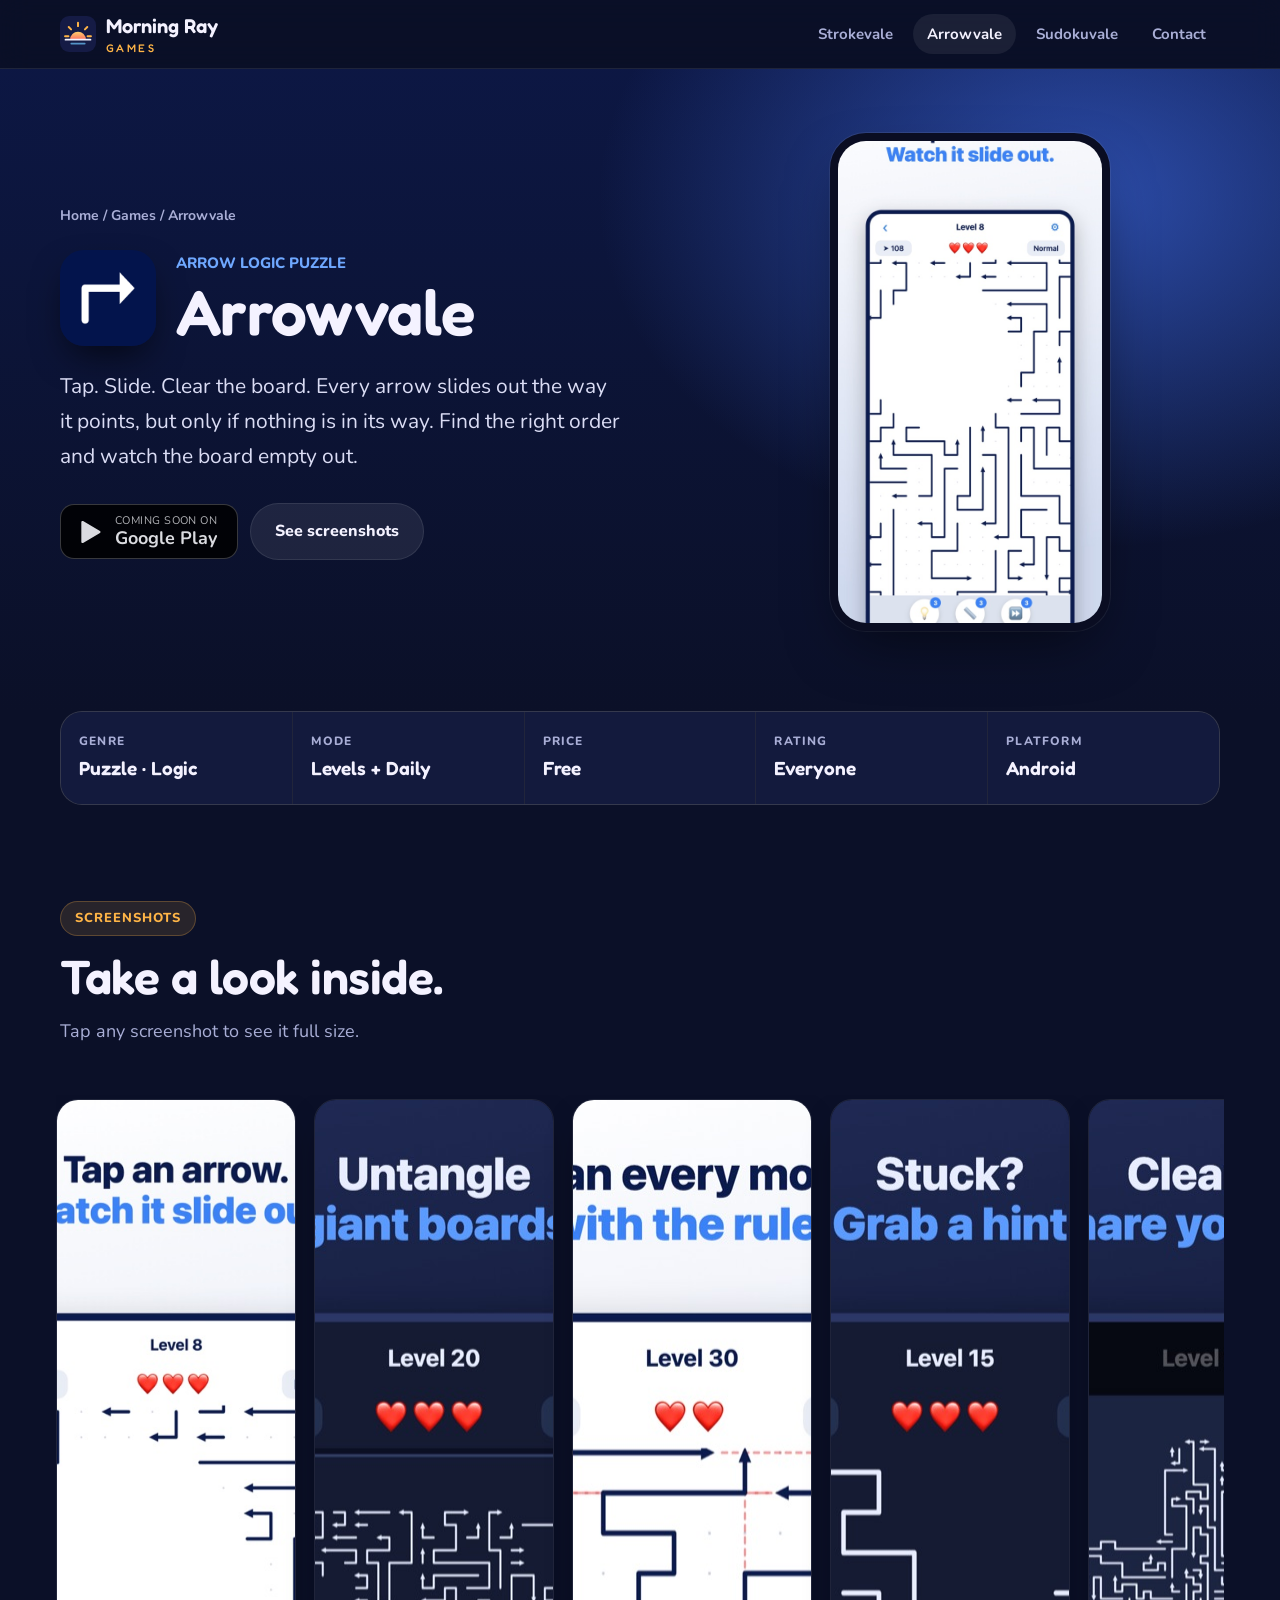
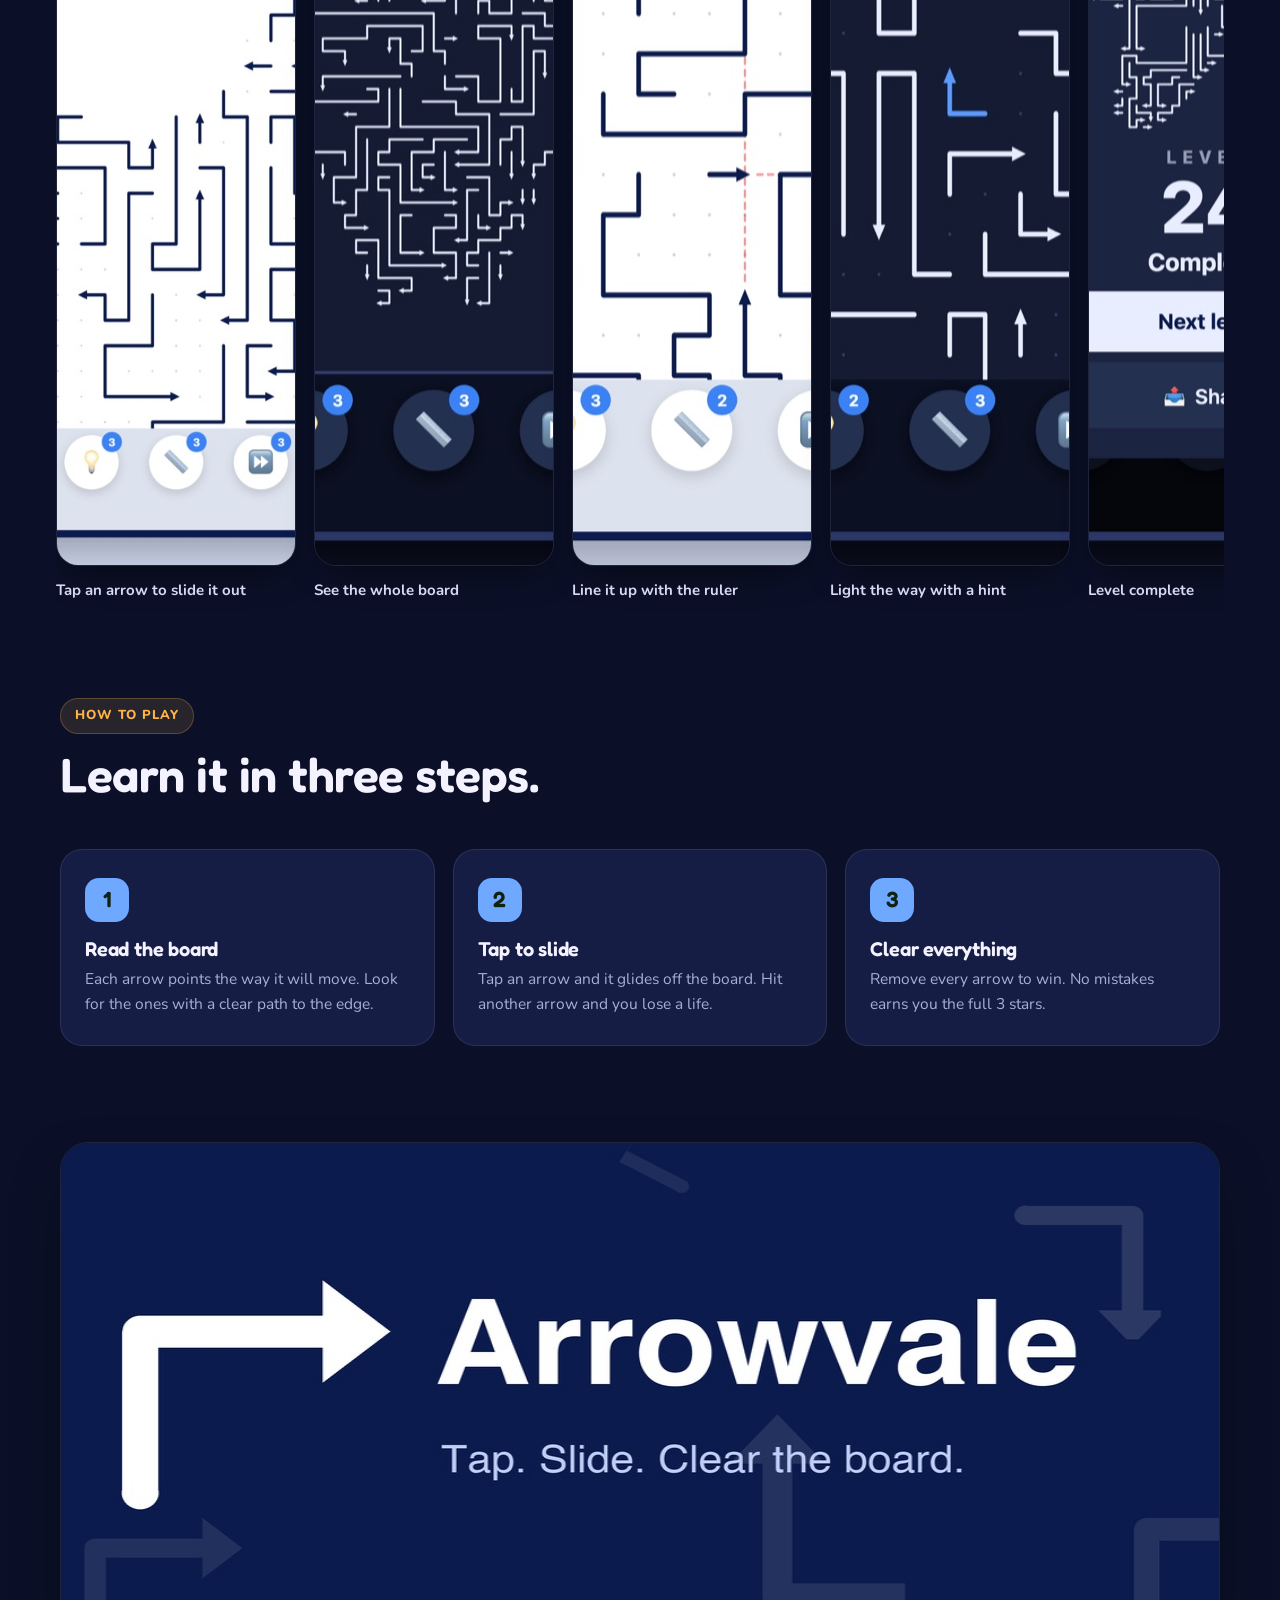
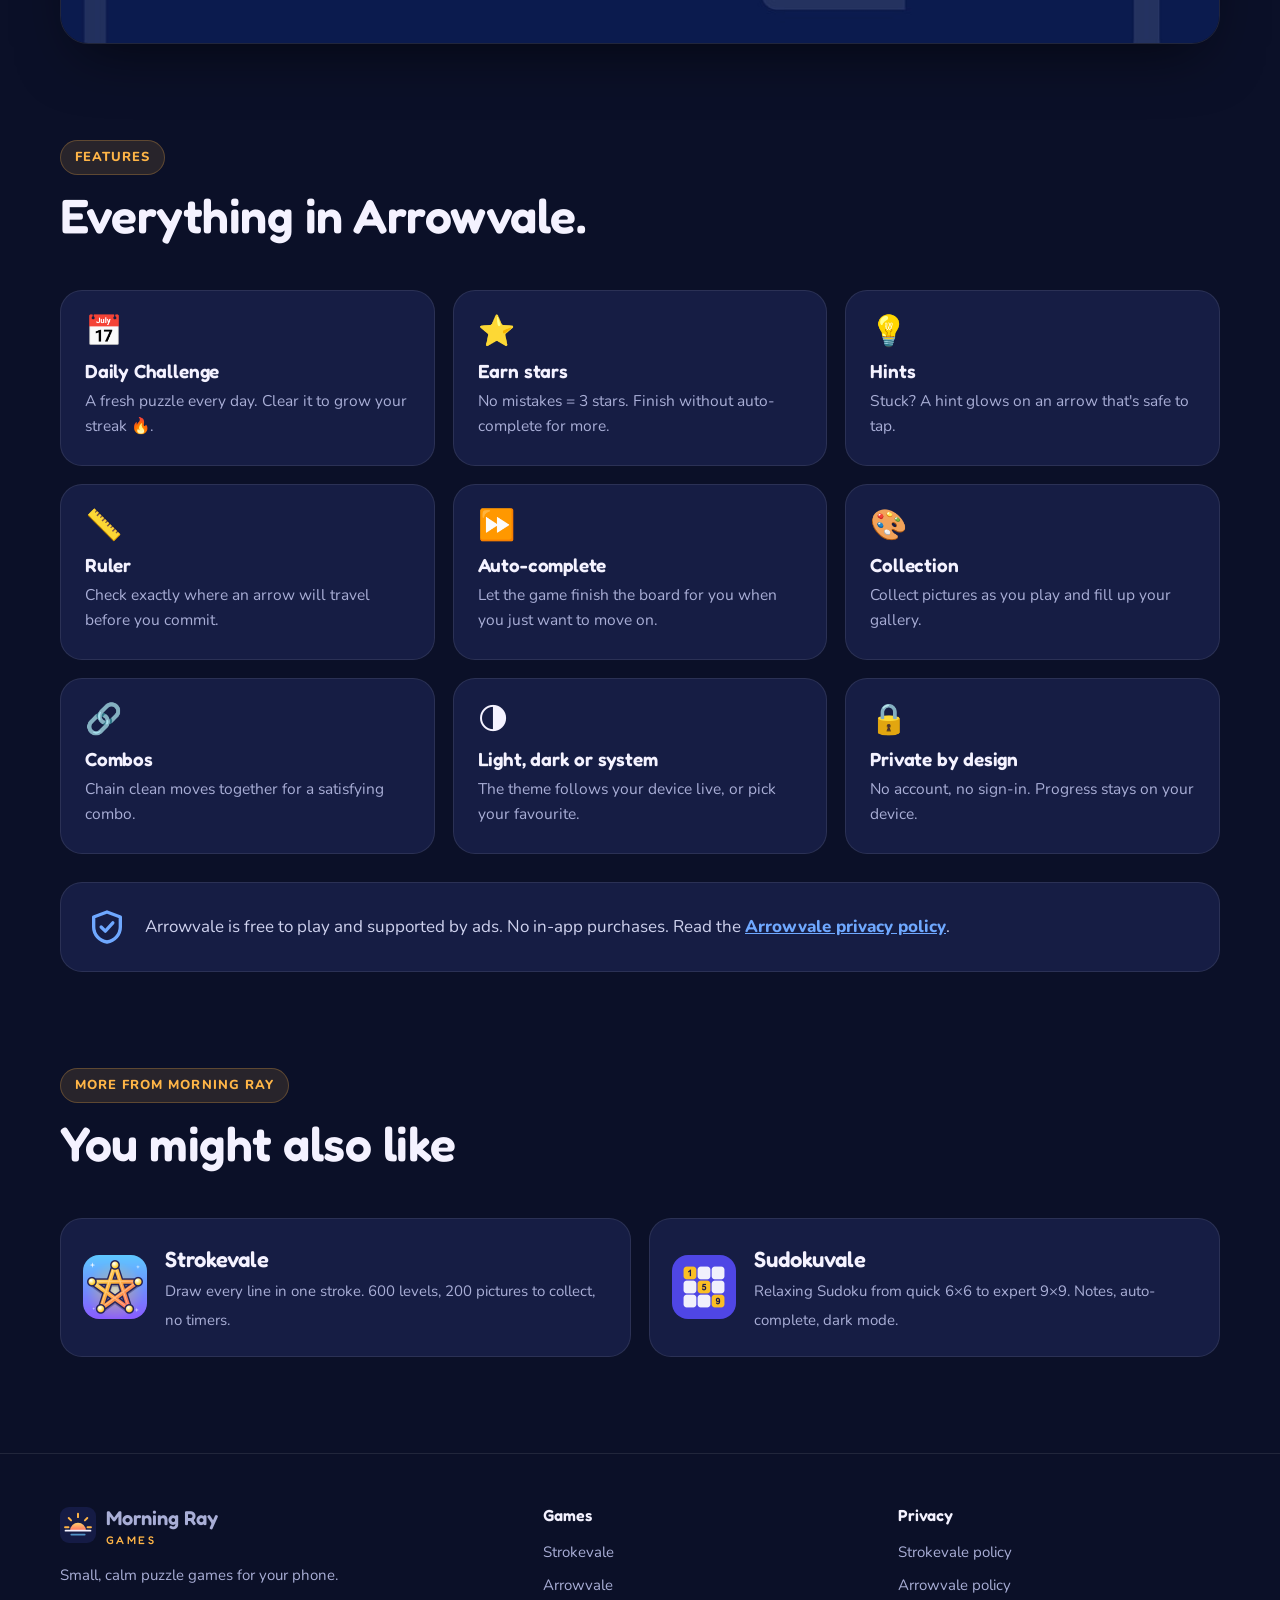
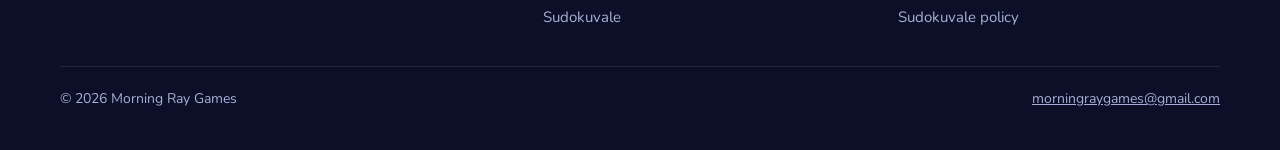
==== arrowvale/index.html @ 7ce9b6f9 "Redesign studio website with game pages and screenshots New home page with games showcase, studio an" ====
<!doctype html>
<html lang="en">
<head>
  <meta charset="utf-8">
  <meta name="viewport" content="width=device-width, initial-scale=1">
  <title>Arrowvale — Morning Ray Games</title>
  <meta name="description" content="Tap, slide and clear the board. A relaxing arrow puzzle with a daily challenge.">
  <meta property="og:title" content="Arrowvale">
  <meta property="og:description" content="Tap, slide and clear the board. A relaxing arrow puzzle with a daily challenge.">
  <meta property="og:image" content="https://morningraygames.github.io/assets/img/arrowvale-feature.jpg">
  <meta name="theme-color" content="#0b1028">
  <link rel="icon" href="../assets/img/arrowvale-icon.png" type="image/png">
  <link rel="preconnect" href="https://fonts.googleapis.com">
  <link rel="preconnect" href="https://fonts.gstatic.com" crossorigin>
  <link href="https://fonts.googleapis.com/css2?family=Fredoka:wght@500;600&family=Nunito:wght@400;700;800&display=swap" rel="stylesheet">
  <link rel="stylesheet" href="../assets/style.css">
</head>
<body class="arrow">

<header class="nav">
  <div class="wrap">
    <a class="brand" href="../" aria-label="Morning Ray Games home">
      <img src="../assets/logo.svg" alt="" width="36" height="36">
      <span>Morning Ray<small>GAMES</small></span>
    </a>
    <button class="nav-toggle" aria-label="Menu" aria-expanded="false">
      <svg viewBox="0 0 24 24" fill="none" stroke="currentColor" stroke-width="2.2" stroke-linecap="round"><path d="M4 7h16M4 12h16M4 17h16"/></svg>
    </button>
    <nav class="nav-links">
      <a href="../strokevale/">Strokevale</a>
      <a href="../arrowvale/" aria-current="page">Arrowvale</a>
      <a href="../sudokuvale/">Sudokuvale</a>
      <a href="../#contact">Contact</a>
    </nav>
  </div>
</header>

<main>
  <section class="g-hero">
    <div class="wrap g-hero-grid">
      <div>
        <div class="crumbs"><a href="../">Home</a> / <a href="../#games">Games</a> / Arrowvale</div>
        <div class="g-id">
          <img src="../assets/img/arrowvale-icon.png" alt="Arrowvale icon" width="96" height="96">
          <div><span class="sub">ARROW LOGIC PUZZLE</span><h1>Arrowvale</h1></div>
        </div>
        <p class="lead">Tap. Slide. Clear the board. Every arrow slides out the way it points, but only if nothing is in its way. Find the right order and watch the board empty out.</p>
        <div class="g-cta">
          <!-- When the game is live, change this to: <a class="store-btn" href="https://play.google.com/store/apps/details?id=com.morningray.arrowvale"> and the text to "GET IT ON" -->
          <span class="store-btn soon" data-play="com.morningray.arrowvale">
            <svg viewBox="0 0 24 24" fill="currentColor"><path d="M4 2.8v18.4c0 .8.9 1.3 1.6.9l15.6-9.2c.7-.4.7-1.4 0-1.8L5.6 1.9C4.9 1.5 4 2 4 2.8z"/></svg>
            <span><small>COMING SOON ON</small><b>Google Play</b></span>
          </span>
          <a class="btn btn-ghost" href="#screens">See screenshots</a>
        </div>
      </div>
      <div class="phone"><img src="../assets/img/arrowvale-1.jpg" alt="Arrowvale gameplay"></div>
    </div>
  </section>

  <div class="wrap"><div class="facts reveal"><div class="fact"><span>Genre</span><b>Puzzle · Logic</b></div><div class="fact"><span>Mode</span><b>Levels + Daily</b></div><div class="fact"><span>Price</span><b>Free</b></div><div class="fact"><span>Rating</span><b>Everyone</b></div><div class="fact"><span>Platform</span><b>Android</b></div></div></div>

  <section id="screens" style="padding-bottom: 48px;">
    <div class="wrap">
      <div class="section-head reveal">
        <span class="eyebrow">Screenshots</span>
        <h2>Take a look inside.</h2>
        <p>Tap any screenshot to see it full size.</p>
      </div>
      <div class="gallery reveal">
          <figure><button type="button" aria-label="Enlarge: Tap an arrow to slide it out"><img src="../assets/img/arrowvale-1.jpg" alt="Arrowvale screenshot: Tap an arrow to slide it out" loading="lazy" width="600" height="1067"></button><figcaption>Tap an arrow to slide it out</figcaption></figure>
          <figure><button type="button" aria-label="Enlarge: See the whole board"><img src="../assets/img/arrowvale-2.jpg" alt="Arrowvale screenshot: See the whole board" loading="lazy" width="600" height="1067"></button><figcaption>See the whole board</figcaption></figure>
          <figure><button type="button" aria-label="Enlarge: Line it up with the ruler"><img src="../assets/img/arrowvale-3.jpg" alt="Arrowvale screenshot: Line it up with the ruler" loading="lazy" width="600" height="1067"></button><figcaption>Line it up with the ruler</figcaption></figure>
          <figure><button type="button" aria-label="Enlarge: Light the way with a hint"><img src="../assets/img/arrowvale-4.jpg" alt="Arrowvale screenshot: Light the way with a hint" loading="lazy" width="600" height="1067"></button><figcaption>Light the way with a hint</figcaption></figure>
          <figure><button type="button" aria-label="Enlarge: Level complete"><img src="../assets/img/arrowvale-5.jpg" alt="Arrowvale screenshot: Level complete" loading="lazy" width="600" height="1067"></button><figcaption>Level complete</figcaption></figure>
          <figure><button type="button" aria-label="Enlarge: Daily Challenge &amp; Collection"><img src="../assets/img/arrowvale-6.jpg" alt="Arrowvale screenshot: Daily Challenge &amp; Collection" loading="lazy" width="600" height="1067"></button><figcaption>Daily Challenge &amp; Collection</figcaption></figure>
          <figure><button type="button" aria-label="Enlarge: Make it yours in settings"><img src="../assets/img/arrowvale-7.jpg" alt="Arrowvale screenshot: Make it yours in settings" loading="lazy" width="600" height="1067"></button><figcaption>Make it yours in settings</figcaption></figure>
      </div>
    </div>
  </section>

  <section style="padding-top: 24px;">
    <div class="wrap">
      <div class="section-head reveal">
        <span class="eyebrow">How to play</span>
        <h2>Learn it in three steps.</h2>
      </div>
      <div class="steps">
        <div class="step reveal"><h3>Read the board</h3><p>Each arrow points the way it will move. Look for the ones with a clear path to the edge.</p></div>
        <div class="step reveal"><h3>Tap to slide</h3><p>Tap an arrow and it glides off the board. Hit another arrow and you lose a life.</p></div>
        <div class="step reveal"><h3>Clear everything</h3><p>Remove every arrow to win. No mistakes earns you the full 3 stars.</p></div>
      </div>
    </div>
  </section>

  <section style="padding-top: 0;">
    <div class="wrap">
      <div class="feature-banner reveal"><img src="../assets/img/arrowvale-feature.jpg" alt="Arrowvale banner" loading="lazy" width="1024" height="500"></div>
    </div>
  </section>

  <section style="padding-top: 0;">
    <div class="wrap">
      <div class="section-head reveal">
        <span class="eyebrow">Features</span>
        <h2>Everything in Arrowvale.</h2>
      </div>
      <div class="features">
        <div class="feature reveal"><span class="emoji" aria-hidden="true">📅</span><h3>Daily Challenge</h3><p>A fresh puzzle every day. Clear it to grow your streak 🔥.</p></div>
        <div class="feature reveal"><span class="emoji" aria-hidden="true">⭐</span><h3>Earn stars</h3><p>No mistakes = 3 stars. Finish without auto-complete for more.</p></div>
        <div class="feature reveal"><span class="emoji" aria-hidden="true">💡</span><h3>Hints</h3><p>Stuck? A hint glows on an arrow that's safe to tap.</p></div>
        <div class="feature reveal"><span class="emoji" aria-hidden="true">📏</span><h3>Ruler</h3><p>Check exactly where an arrow will travel before you commit.</p></div>
        <div class="feature reveal"><span class="emoji" aria-hidden="true">⏩</span><h3>Auto-complete</h3><p>Let the game finish the board for you when you just want to move on.</p></div>
        <div class="feature reveal"><span class="emoji" aria-hidden="true">🎨</span><h3>Collection</h3><p>Collect pictures as you play and fill up your gallery.</p></div>
        <div class="feature reveal"><span class="emoji" aria-hidden="true">🔗</span><h3>Combos</h3><p>Chain clean moves together for a satisfying combo.</p></div>
        <div class="feature reveal"><span class="emoji" aria-hidden="true">🌗</span><h3>Light, dark or system</h3><p>The theme follows your device live, or pick your favourite.</p></div>
        <div class="feature reveal"><span class="emoji" aria-hidden="true">🔒</span><h3>Private by design</h3><p>No account, no sign-in. Progress stays on your device.</p></div>
      </div>
      <div class="privacy-note reveal" style="margin-top: 28px;">
        <svg viewBox="0 0 24 24" fill="none" stroke="currentColor" stroke-width="2" stroke-linecap="round" stroke-linejoin="round"><path d="M12 3l8 3v6c0 4.5-3.4 8.3-8 9-4.6-.7-8-4.5-8-9V6z"/><path d="M8.5 12l2.5 2.5 4.5-5"/></svg>
        <p>Arrowvale is free to play and supported by ads. No in-app purchases. Read the <a href="privacy.html">Arrowvale privacy policy</a>.</p>
      </div>
    </div>
  </section>

  <section style="padding-top: 0;">
    <div class="wrap">
      <div class="section-head reveal">
        <span class="eyebrow">More from Morning Ray</span>
        <h2>You might also like</h2>
      </div>
      <div class="more reveal">
        <a href="../strokevale/"><img src="../assets/img/strokevale-icon.png" alt=""><div><b>Strokevale</b><span>Draw every line in one stroke. 600 levels, 200 pictures to collect, no timers.</span></div></a>
        <a href="../sudokuvale/"><img src="../assets/img/sudokuvale-icon.png" alt=""><div><b>Sudokuvale</b><span>Relaxing Sudoku from quick 6×6 to expert 9×9. Notes, auto-complete, dark mode.</span></div></a>
      </div>
    </div>
  </section>
</main>

<footer>
  <div class="wrap">
    <div class="foot">
      <div>
        <a class="brand" href="../"><img src="../assets/logo.svg" alt="" width="36" height="36"><span>Morning Ray<small>GAMES</small></span></a>
        <p style="margin-top:14px; max-width: 320px;">Small, calm puzzle games for your phone.</p>
      </div>
      <div>
        <h4>Games</h4>
        <ul>
          <li><a href="../strokevale/">Strokevale</a></li>
          <li><a href="../arrowvale/">Arrowvale</a></li>
          <li><a href="../sudokuvale/">Sudokuvale</a></li>
        </ul>
      </div>
      <div>
        <h4>Privacy</h4>
        <ul>
          <li><a href="../strokevale/privacy.html">Strokevale policy</a></li>
          <li><a href="../arrowvale/privacy.html">Arrowvale policy</a></li>
          <li><a href="../sudokuvale/privacy.html">Sudokuvale policy</a></li>
        </ul>
      </div>
    </div>
    <div class="foot-bottom">
      <span>© <span data-year>2026</span> Morning Ray Games</span>
      <a href="mailto:morningraygames@gmail.com">morningraygames@gmail.com</a>
    </div>
  </div>
</footer>

<script src="../assets/main.js"></script>
</body>
</html>
---- assets/style.css ----
/* Morning Ray Games — shared styles */
:root {
  --night: #0b1028;
  --night-2: #131a3d;
  --dusk: #2b2466;
  --card: #161d44;
  --card-2: #1d2552;
  --line: rgba(255, 255, 255, 0.09);
  --text: #f4f2ff;
  --muted: #a9aed6;
  --sun: #ffb547;
  --coral: #ff7a59;
  --rose: #ff5d8f;
  --sky: #6ec6ff;
  --accent: var(--sun);
  --radius: 22px;
  --shadow: 0 24px 60px -20px rgba(0, 0, 0, 0.6);
  --display: "Fredoka", "Nunito", system-ui, sans-serif;
  --body: "Nunito", system-ui, -apple-system, "Segoe UI", sans-serif;
  --wrap: 1160px;
}

* { box-sizing: border-box; }
html { scroll-behavior: smooth; }
body {
  margin: 0;
  background: var(--night);
  color: var(--text);
  font: 17px/1.65 var(--body);
  -webkit-font-smoothing: antialiased;
  overflow-x: hidden;
}
img { max-width: 100%; display: block; }
a { color: inherit; }
h1, h2, h3 { font-family: var(--display); font-weight: 600; line-height: 1.1; margin: 0; letter-spacing: -0.01em; }
p { margin: 0; }
.wrap { width: min(var(--wrap), 100% - 32px); margin-inline: auto; }
.muted { color: var(--muted); }
.sr-only { position: absolute; width: 1px; height: 1px; overflow: hidden; clip: rect(0 0 0 0); }

/* ---------- Nav ---------- */
.nav {
  position: sticky; top: 0; z-index: 50;
  backdrop-filter: blur(14px); -webkit-backdrop-filter: blur(14px);
  background: rgba(11, 16, 40, 0.72);
  border-bottom: 1px solid var(--line);
}
.nav .wrap { display: flex; align-items: center; justify-content: space-between; height: 68px; }
.brand { display: flex; align-items: center; gap: 10px; text-decoration: none; font-family: var(--display); font-weight: 600; font-size: 20px; }
.brand svg { width: 36px; height: 36px; flex: none; }
.brand small { display: block; font-size: 11px; letter-spacing: 0.22em; color: var(--sun); font-weight: 500; margin-top: -4px; }
.nav-links { display: flex; gap: 6px; align-items: center; }
.nav-links a { text-decoration: none; padding: 8px 14px; border-radius: 999px; color: var(--muted); font-weight: 700; font-size: 15px; transition: 0.2s; }
.nav-links a:hover, .nav-links a[aria-current="page"] { color: var(--text); background: rgba(255,255,255,0.07); }
.nav-toggle { display: none; background: none; border: 0; color: var(--text); width: 44px; height: 44px; border-radius: 12px; cursor: pointer; }
.nav-toggle svg { width: 26px; height: 26px; }
@media (max-width: 760px) {
  .nav-toggle { display: grid; place-items: center; }
  .nav-links {
    position: absolute; top: 68px; left: 0; right: 0; flex-direction: column; align-items: stretch;
    background: var(--night-2); border-bottom: 1px solid var(--line); padding: 10px 16px 18px; gap: 2px;
    display: none;
  }
  .nav-links.open { display: flex; }
  .nav-links a { padding: 12px 14px; }
}

/* ---------- Buttons ---------- */
.btn {
  display: inline-flex; align-items: center; gap: 10px; justify-content: center;
  padding: 14px 24px; border-radius: 999px; font-weight: 800; font-size: 16px;
  text-decoration: none; border: 0; cursor: pointer; transition: transform 0.2s, box-shadow 0.2s, background 0.2s;
  font-family: var(--body);
}
.btn:hover { transform: translateY(-2px); }
.btn-sun { background: linear-gradient(135deg, var(--sun), var(--coral)); color: #2a1300; box-shadow: 0 12px 30px -10px rgba(255, 140, 70, 0.7); }
.btn-ghost { background: rgba(255,255,255,0.08); color: var(--text); border: 1px solid var(--line); }
.btn-ghost:hover { background: rgba(255,255,255,0.14); }
.btn svg { width: 20px; height: 20px; }
.store-btn {
  display: inline-flex; align-items: center; gap: 12px; padding: 10px 20px 10px 16px;
  background: #000; color: #fff; border-radius: 14px; text-decoration: none; border: 1px solid rgba(255,255,255,0.25);
  transition: transform 0.2s;
}
.store-btn:hover { transform: translateY(-2px); }
.store-btn svg { width: 26px; height: 26px; }
.store-btn span { display: flex; flex-direction: column; line-height: 1.15; text-align: left; }
.store-btn small { font-size: 11px; opacity: 0.8; letter-spacing: 0.04em; }
.store-btn b { font-size: 18px; font-weight: 700; }
.store-btn.soon { opacity: 0.85; cursor: default; }
.store-btn.soon:hover { transform: none; }

/* ---------- Hero ---------- */
.hero { position: relative; overflow: hidden; padding: 72px 0 96px; isolation: isolate; }
.hero::before {
  content: ""; position: absolute; inset: 0; z-index: -2;
  background:
    radial-gradient(600px 400px at 78% 105%, rgba(255, 140, 70, 0.55), transparent 70%),
    radial-gradient(900px 600px at 80% 120%, rgba(255, 93, 143, 0.35), transparent 70%),
    radial-gradient(800px 500px at 10% -10%, rgba(110, 198, 255, 0.18), transparent 70%),
    linear-gradient(180deg, var(--night) 0%, var(--dusk) 100%);
}
.hero .rays {
  position: absolute; z-index: -1; width: 1400px; height: 1400px; left: 78%; top: 105%;
  transform: translate(-50%, -50%);
  background: repeating-conic-gradient(from 0deg, rgba(255, 200, 120, 0.07) 0deg 6deg, transparent 6deg 18deg);
  mask-image: radial-gradient(circle, #000 0%, transparent 60%);
  -webkit-mask-image: radial-gradient(circle, #000 0%, transparent 60%);
  animation: spin 120s linear infinite;
}
@keyframes spin { to { transform: translate(-50%, -50%) rotate(360deg); } }
.hero-grid { display: grid; grid-template-columns: 1.05fr 1fr; gap: 48px; align-items: center; }
.eyebrow {
  display: inline-flex; align-items: center; gap: 8px; padding: 6px 14px; border-radius: 999px;
  background: rgba(255, 181, 71, 0.12); color: var(--sun); font-weight: 800; font-size: 13px;
  letter-spacing: 0.08em; text-transform: uppercase; border: 1px solid rgba(255, 181, 71, 0.25);
}
.hero h1 { font-size: clamp(42px, 6.4vw, 76px); margin: 20px 0 20px; }
.hero h1 .glow { background: linear-gradient(90deg, var(--sun), var(--coral) 50%, var(--rose)); -webkit-background-clip: text; background-clip: text; color: transparent; }
.hero .lead { font-size: clamp(18px, 2vw, 21px); color: #d4d6f2; max-width: 540px; }
.hero-cta { display: flex; flex-wrap: wrap; gap: 12px; margin-top: 32px; }
.phones { position: relative; height: 520px; }
.phone {
  position: absolute; width: 230px; aspect-ratio: 9 / 16; border-radius: 30px; overflow: hidden;
  border: 6px solid #0a0d22; box-shadow: var(--shadow), 0 0 0 1px rgba(255,255,255,0.08);
  background: #0a0d22;
}
.phone img { width: 100%; height: 100%; object-fit: cover; }
.phones .phone:nth-child(1) { left: 0; top: 70px; transform: rotate(-9deg); animation: float 7s ease-in-out infinite; }
.phones .phone:nth-child(2) { left: 50%; top: 0; transform: translateX(-50%); z-index: 2; width: 250px; animation: float2 6s ease-in-out infinite; }
.phones .phone:nth-child(3) { right: 0; top: 70px; transform: rotate(9deg); animation: float 8s ease-in-out infinite reverse; }
@keyframes float { 50% { margin-top: -14px; } }
@keyframes float2 { 50% { margin-top: 12px; } }
@media (max-width: 900px) {
  .hero-grid { grid-template-columns: 1fr; }
  .phones { height: 420px; max-width: 520px; margin: 0 auto; width: 100%; }
  .phone { width: 170px; }
  .phones .phone:nth-child(2) { width: 190px; }
}
@media (max-width: 480px) {
  .phones { height: 340px; }
  .phone { width: 130px; border-width: 4px; border-radius: 22px; }
  .phones .phone:nth-child(2) { width: 150px; }
}

/* ---------- Stats ---------- */
.stats { display: grid; grid-template-columns: repeat(4, 1fr); gap: 1px; background: var(--line); border-radius: var(--radius); overflow: hidden; border: 1px solid var(--line); margin-top: -48px; position: relative; z-index: 3; }
.stat { background: var(--night-2); padding: 26px 20px; text-align: center; }
.stat b { display: block; font-family: var(--display); font-size: 38px; font-weight: 600; color: var(--sun); line-height: 1.1; }
.stat span { color: var(--muted); font-size: 14px; font-weight: 700; }
@media (max-width: 720px) { .stats { grid-template-columns: repeat(2, 1fr); } }

/* ---------- Sections ---------- */
section { padding: 96px 0; }
.section-head { max-width: 640px; margin-bottom: 48px; }
.section-head.center { margin-inline: auto; text-align: center; }
.section-head h2 { font-size: clamp(32px, 4.4vw, 48px); margin: 14px 0 14px; }
.section-head p { color: var(--muted); font-size: 18px; }

/* ---------- Game showcase (home) ---------- */
.showcase { display: grid; gap: 32px; }
.game-card {
  --g1: #5b5ce6; --g2: #2d2a8c;
  position: relative; display: grid; grid-template-columns: 1fr 1.05fr; gap: 0;
  background: var(--card); border: 1px solid var(--line); border-radius: 28px; overflow: hidden;
  box-shadow: var(--shadow);
}
.game-card:nth-child(even) .game-media { order: 2; }
.game-media {
  position: relative; min-height: 420px; overflow: hidden;
  background: radial-gradient(circle at 30% 20%, var(--g1), var(--g2));
  display: flex; align-items: flex-end; justify-content: center; gap: 16px; padding: 40px 24px 0;
}
.game-media img { width: 44%; max-width: 210px; border-radius: 22px 22px 0 0; border: 5px solid rgba(0,0,0,0.35); border-bottom: 0; box-shadow: var(--shadow); transition: transform 0.4s; }
.game-media img:nth-child(2) { margin-bottom: 36px; border-radius: 22px; border-bottom: 5px solid rgba(0,0,0,0.35); }
.game-card:hover .game-media img:nth-child(1) { transform: translateY(-8px); }
.game-card:hover .game-media img:nth-child(2) { transform: translateY(-14px); }
.game-body { padding: 44px 44px 40px; display: flex; flex-direction: column; gap: 18px; }
.game-title { display: flex; align-items: center; gap: 16px; }
.game-title img { width: 68px; height: 68px; border-radius: 18px; box-shadow: 0 10px 24px -8px rgba(0,0,0,0.6); }
.game-title h3 { font-size: 34px; }
.game-title .tag { color: var(--accent); font-weight: 800; font-size: 14px; letter-spacing: 0.04em; }
.game-body > p { color: #cfd2ee; font-size: 17px; }
.chips { display: flex; flex-wrap: wrap; gap: 8px; }
.chip { padding: 6px 12px; border-radius: 999px; background: rgba(255,255,255,0.07); border: 1px solid var(--line); font-size: 13px; font-weight: 700; color: #dfe1f7; }
.ticks { list-style: none; padding: 0; margin: 0; display: grid; gap: 8px; }
.ticks li { position: relative; padding-left: 30px; color: #d7d9f2; }
.ticks li::before {
  content: ""; position: absolute; left: 0; top: 4px; width: 20px; height: 20px; border-radius: 50%;
  background: var(--accent) url("data:image/svg+xml,%3Csvg xmlns='http://www.w3.org/2000/svg' viewBox='0 0 24 24' fill='none' stroke='%23111' stroke-width='3.5' stroke-linecap='round' stroke-linejoin='round'%3E%3Cpath d='M5 12.5l4.5 4.5L19 7.5'/%3E%3C/svg%3E") center / 12px no-repeat;
}
.game-actions { display: flex; flex-wrap: wrap; gap: 10px; margin-top: auto; padding-top: 6px; align-items: center; }
.game-actions .link { color: var(--muted); font-size: 14px; font-weight: 700; text-decoration: none; padding: 8px 6px; }
.game-actions .link:hover { color: var(--text); text-decoration: underline; }
@media (max-width: 900px) {
  .game-card { grid-template-columns: 1fr; }
  .game-card:nth-child(even) .game-media { order: 0; }
  .game-media { min-height: 320px; }
  .game-body { padding: 28px 22px 28px; }
}

.sudoku { --g1: #6567f0; --g2: #2a2780; --accent: #ffc23d; }
.arrow  { --g1: #3a64d8; --g2: #0d1a4f; --accent: #6fa8ff; }
.stroke { --g1: #5ec8fb; --g2: #7b5cf0; --accent: #ffd34d; }

/* ---------- Values ---------- */
.values { display: grid; grid-template-columns: repeat(4, 1fr); gap: 18px; }
.value { background: var(--card); border: 1px solid var(--line); border-radius: var(--radius); padding: 28px 24px; transition: transform 0.25s, border-color 0.25s; }
.value:hover { transform: translateY(-4px); border-color: rgba(255, 181, 71, 0.4); }
.value .ico { width: 52px; height: 52px; border-radius: 16px; display: grid; place-items: center; margin-bottom: 18px; background: linear-gradient(135deg, rgba(255,181,71,0.22), rgba(255,93,143,0.18)); }
.value .ico svg { width: 26px; height: 26px; color: var(--sun); }
.value h3 { font-size: 21px; margin-bottom: 8px; }
.value p { color: var(--muted); font-size: 15.5px; }
@media (max-width: 960px) { .values { grid-template-columns: repeat(2, 1fr); } }
@media (max-width: 520px) { .values { grid-template-columns: 1fr; } }

/* ---------- Studio band ---------- */
.studio { display: grid; grid-template-columns: 1fr 1fr; gap: 56px; align-items: center; }
.studio-art { position: relative; aspect-ratio: 1; max-width: 460px; width: 100%; margin: 0 auto; }
.studio-art svg { width: 100%; height: 100%; }
.studio p + p { margin-top: 16px; }
.studio .text p { color: #cfd2ee; font-size: 18px; }
@media (max-width: 860px) { .studio { grid-template-columns: 1fr; } .studio-art { max-width: 320px; } }

/* ---------- Contact ---------- */
.contact-card {
  position: relative; overflow: hidden; border-radius: 32px; padding: 64px 40px; text-align: center;
  background: radial-gradient(500px 300px at 50% 120%, rgba(255,140,70,0.5), transparent 70%), linear-gradient(160deg, var(--dusk), var(--night-2));
  border: 1px solid var(--line);
}
.contact-card h2 { font-size: clamp(30px, 4.4vw, 46px); margin-bottom: 14px; }
.contact-card p { color: #cfd2ee; max-width: 560px; margin: 0 auto 28px; font-size: 18px; }
.contact-card .btn { font-size: 17px; }
@media (max-width: 520px) { .contact-card { padding: 44px 20px; } .contact-card .btn { font-size: 15px; padding: 14px 18px; } }

/* ---------- Footer ---------- */
footer { border-top: 1px solid var(--line); padding: 48px 0 40px; color: var(--muted); font-size: 15px; }
.foot { display: grid; grid-template-columns: 1.4fr 1fr 1fr; gap: 32px; }
.foot h4 { color: var(--text); font-family: var(--display); font-weight: 600; font-size: 16px; margin: 0 0 12px; }
.foot ul { list-style: none; padding: 0; margin: 0; display: grid; gap: 8px; }
.foot a { text-decoration: none; }
.foot a:hover { color: var(--text); }
.foot-bottom { margin-top: 36px; padding-top: 20px; border-top: 1px solid var(--line); display: flex; justify-content: space-between; flex-wrap: wrap; gap: 10px; font-size: 14px; }
@media (max-width: 720px) { .foot { grid-template-columns: 1fr 1fr; } .foot > div:first-child { grid-column: 1 / -1; } }

/* ---------- Game detail page ---------- */
.g-hero { position: relative; overflow: hidden; padding: 64px 0 80px; isolation: isolate; }
.g-hero::before {
  content: ""; position: absolute; inset: 0; z-index: -1;
  background: radial-gradient(700px 500px at 85% 20%, color-mix(in srgb, var(--g1) 70%, transparent), transparent 70%),
              linear-gradient(180deg, color-mix(in srgb, var(--g2) 70%, var(--night)) 0%, var(--night) 100%);
}
.g-hero-grid { display: grid; grid-template-columns: 1.1fr 0.9fr; gap: 48px; align-items: center; }
.crumbs { font-size: 14px; color: var(--muted); margin-bottom: 22px; font-weight: 700; }
.crumbs a { text-decoration: none; }
.crumbs a:hover { color: var(--text); }
.g-id { display: flex; align-items: center; gap: 20px; margin-bottom: 22px; }
.g-id img { width: 96px; height: 96px; border-radius: 24px; box-shadow: 0 16px 36px -10px rgba(0,0,0,0.7); }
.g-id h1 { font-size: clamp(40px, 6vw, 64px); }
.g-id .sub { color: var(--accent); font-weight: 800; font-size: 15px; }
.g-hero .lead { font-size: clamp(18px, 2vw, 21px); color: #dadcf4; max-width: 560px; }
.g-cta { display: flex; flex-wrap: wrap; gap: 12px; margin-top: 30px; align-items: center; }
.g-hero .phone { position: relative; width: 280px; margin: 0 auto; border-radius: 36px; border-width: 8px; animation: float 7s ease-in-out infinite; }
@media (max-width: 860px) { .g-hero-grid { grid-template-columns: 1fr; } .g-hero .phone { width: 220px; } }

.facts { display: grid; grid-template-columns: repeat(5, 1fr); gap: 1px; background: var(--line); border: 1px solid var(--line); border-radius: var(--radius); overflow: hidden; }
.fact { background: var(--night-2); padding: 20px 18px; }
.fact span { display: block; font-size: 12px; text-transform: uppercase; letter-spacing: 0.1em; color: var(--muted); font-weight: 800; }
.fact b { font-family: var(--display); font-weight: 600; font-size: 19px; }
@media (max-width: 860px) { .facts { grid-template-columns: repeat(2, 1fr); } .fact:last-child { grid-column: 1 / -1; } }

.gallery {
  display: grid; grid-auto-flow: column; grid-auto-columns: 240px; gap: 18px;
  overflow-x: auto; scroll-snap-type: x mandatory; padding: 4px 4px 24px; margin: 0 -4px;
  scrollbar-width: thin; scrollbar-color: rgba(255,255,255,0.2) transparent;
}
.gallery figure { margin: 0; scroll-snap-align: start; }
.gallery button {
  display: block; width: 100%; padding: 0; border: 0; background: none; cursor: zoom-in; text-align: left; color: inherit; font: inherit;
}
.gallery img { width: 100%; aspect-ratio: 9 / 16; object-fit: cover; border-radius: 22px; border: 1px solid var(--line); box-shadow: 0 16px 36px -16px rgba(0,0,0,0.7); transition: transform 0.25s; }
.gallery button:hover img, .gallery button:focus-visible img { transform: translateY(-6px); }
.gallery figcaption { margin-top: 12px; font-weight: 700; font-size: 15px; color: #d7d9f2; }
@media (max-width: 520px) { .gallery { grid-auto-columns: 68%; } }

.feature-banner { border-radius: 28px; overflow: hidden; border: 1px solid var(--line); box-shadow: var(--shadow); }
.feature-banner img { width: 100%; }

.steps { display: grid; grid-template-columns: repeat(3, 1fr); gap: 18px; counter-reset: s; }
.step { background: var(--card); border: 1px solid var(--line); border-radius: var(--radius); padding: 28px 24px; position: relative; }
.step::before {
  counter-increment: s; content: counter(s);
  display: grid; place-items: center; width: 44px; height: 44px; border-radius: 14px; margin-bottom: 16px;
  font-family: var(--display); font-weight: 600; font-size: 22px; color: #121; background: var(--accent);
}
.step h3 { font-size: 20px; margin-bottom: 6px; }
.step p { color: var(--muted); font-size: 15.5px; }
@media (max-width: 800px) { .steps { grid-template-columns: 1fr; } }

.features { display: grid; grid-template-columns: repeat(3, 1fr); gap: 18px; }
.feature { background: var(--card); border: 1px solid var(--line); border-radius: var(--radius); padding: 26px 24px; }
.feature .emoji { font-size: 30px; line-height: 1; margin-bottom: 14px; display: block; }
.feature h3 { font-size: 19px; margin-bottom: 6px; }
.feature p { color: var(--muted); font-size: 15.5px; }
@media (max-width: 900px) { .features { grid-template-columns: repeat(2, 1fr); } }
@media (max-width: 560px) { .features { grid-template-columns: 1fr; } }

.more { display: grid; grid-template-columns: repeat(2, 1fr); gap: 18px; }
.more a {
  display: flex; align-items: center; gap: 18px; padding: 22px; border-radius: var(--radius); text-decoration: none;
  background: var(--card); border: 1px solid var(--line); transition: transform 0.2s, border-color 0.2s;
}
.more a:hover { transform: translateY(-4px); border-color: rgba(255,255,255,0.25); }
.more img { width: 64px; height: 64px; border-radius: 16px; }
.more b { font-family: var(--display); font-size: 22px; font-weight: 600; display: block; }
.more span { color: var(--muted); font-size: 15px; }
@media (max-width: 640px) { .more { grid-template-columns: 1fr; } }

.privacy-note { display: flex; gap: 18px; align-items: center; padding: 24px 26px; border-radius: var(--radius); background: var(--card); border: 1px solid var(--line); }
.privacy-note svg { width: 40px; height: 40px; color: var(--accent); flex: none; }
.privacy-note p { color: #cfd2ee; }
.privacy-note a { color: var(--accent); font-weight: 800; }

/* ---------- Lightbox ---------- */
.lightbox { position: fixed; inset: 0; z-index: 100; display: none; place-items: center; background: rgba(5, 7, 20, 0.92); backdrop-filter: blur(6px); padding: 24px; }
.lightbox.open { display: grid; }
.lightbox img { max-height: 88vh; max-width: min(92vw, 520px); border-radius: 24px; box-shadow: var(--shadow); }
.lightbox .lb-cap { position: absolute; bottom: 20px; left: 0; right: 0; text-align: center; font-weight: 700; color: #dfe1f7; }
.lightbox button { position: absolute; background: rgba(255,255,255,0.1); border: 1px solid var(--line); color: #fff; width: 52px; height: 52px; border-radius: 50%; font-size: 26px; cursor: pointer; display: grid; place-items: center; }
.lightbox button:hover { background: rgba(255,255,255,0.2); }
.lb-close { top: 18px; right: 18px; }
.lb-prev { left: 18px; top: 50%; transform: translateY(-50%); }
.lb-next { right: 18px; top: 50%; transform: translateY(-50%); }
@media (max-width: 560px) { .lb-prev, .lb-next { top: auto; bottom: 64px; transform: none; } }

/* ---------- Reveal ---------- */
.reveal { opacity: 0; transform: translateY(24px); transition: opacity 0.7s ease, transform 0.7s ease; }
.reveal.in { opacity: 1; transform: none; }
@media (prefers-reduced-motion: reduce) {
  *, *::before, *::after { animation: none !important; transition: none !important; }
  .reveal { opacity: 1; transform: none; }
}
:focus-visible { outline: 3px solid var(--sun); outline-offset: 3px; border-radius: 8px; }
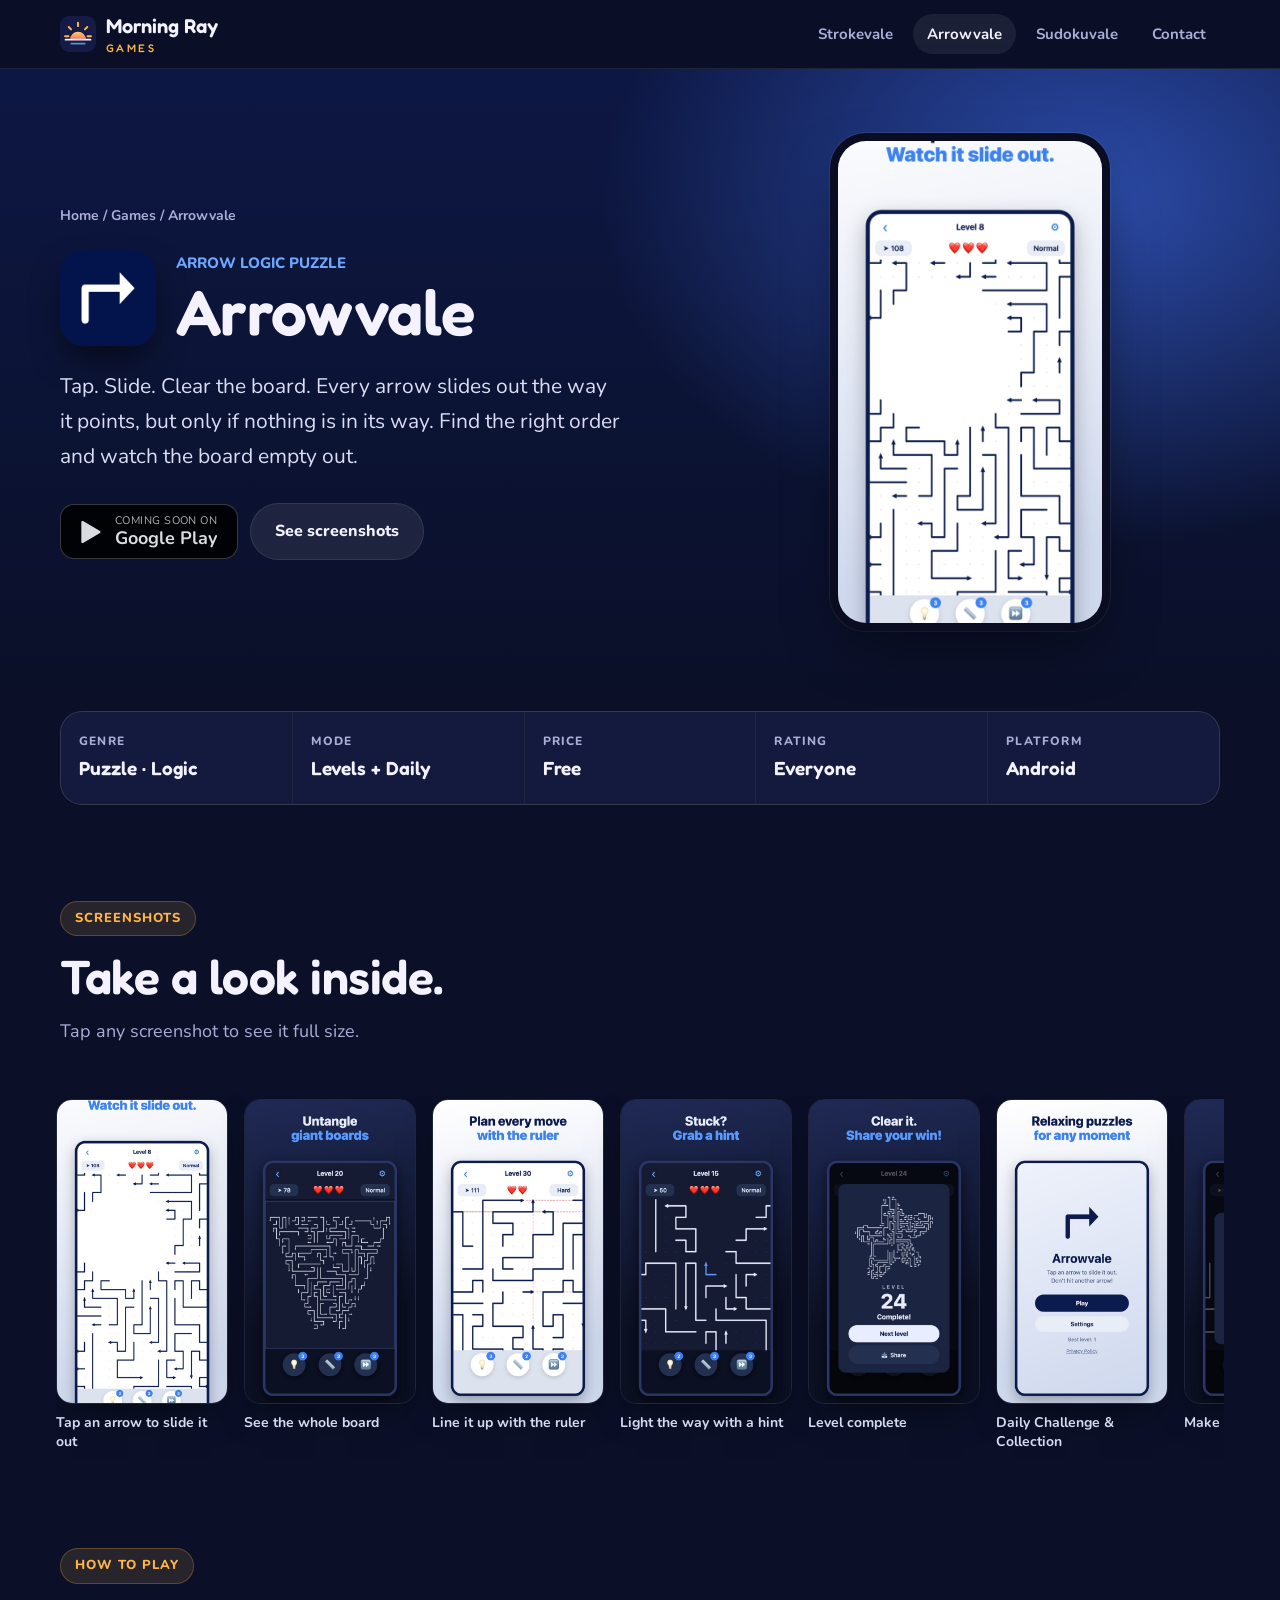
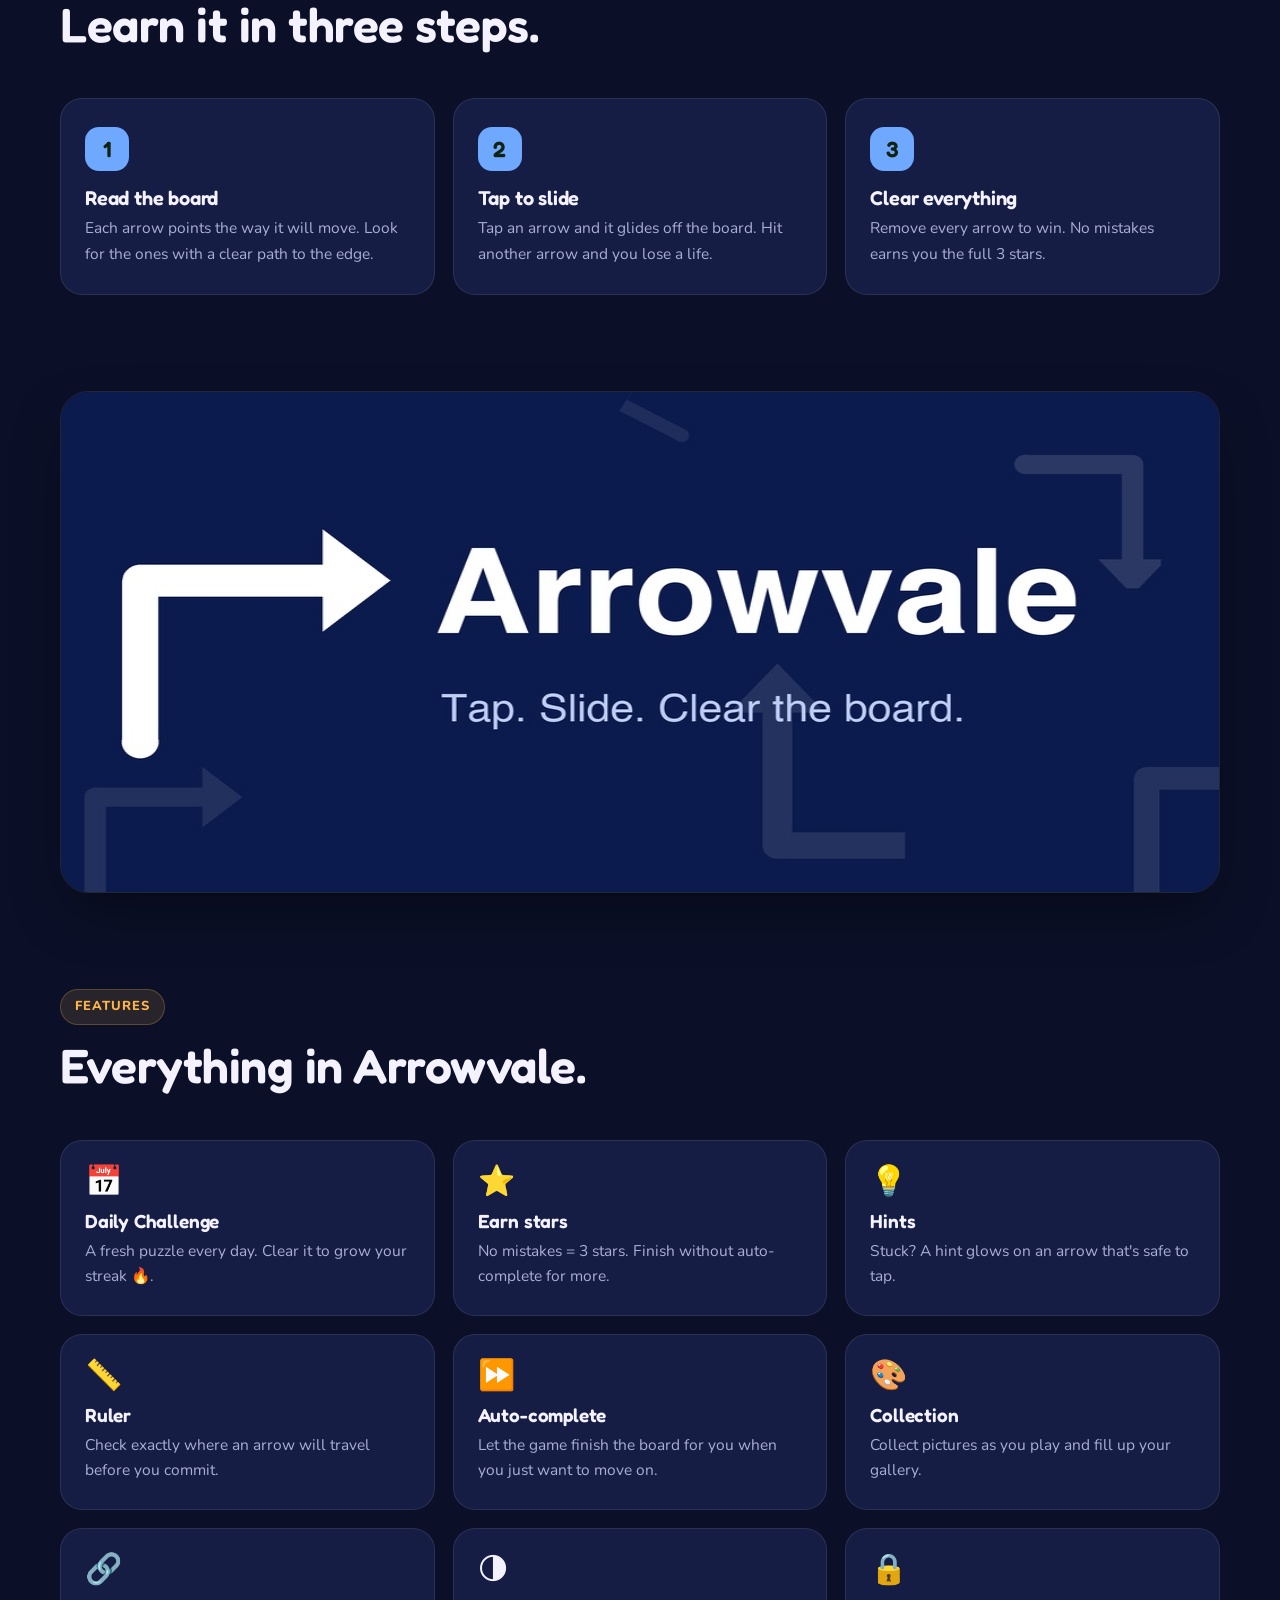
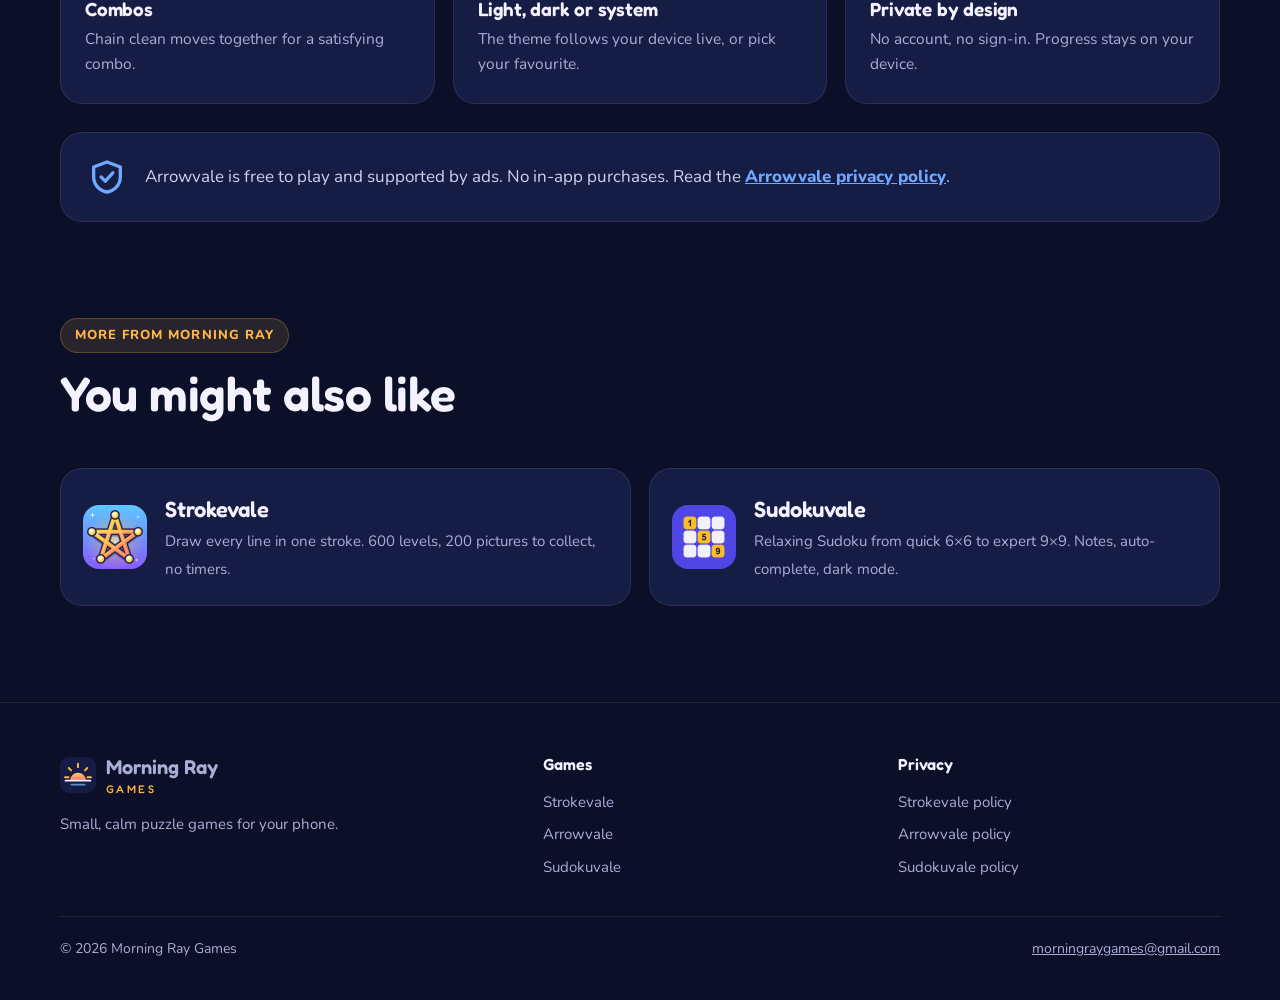
==== commit 5fc8574c: "Fix tall screenshots in game page galleries The img height attribute overrode the 9:16 aspect ratio," ====
--- a/arrowvale/index.html
+++ b/arrowvale/index.html
@@ -13,7 +13,7 @@
   <link rel="preconnect" href="https://fonts.googleapis.com">
   <link rel="preconnect" href="https://fonts.gstatic.com" crossorigin>
   <link href="https://fonts.googleapis.com/css2?family=Fredoka:wght@500;600&family=Nunito:wght@400;700;800&display=swap" rel="stylesheet">
-  <link rel="stylesheet" href="../assets/style.css">
+  <link rel="stylesheet" href="../assets/style.css?v=2">
 </head>
 <body class="arrow">
 
--- a/assets/style.css
+++ b/assets/style.css
@@ -270,7 +270,7 @@
 @media (max-width: 860px) { .facts { grid-template-columns: repeat(2, 1fr); } .fact:last-child { grid-column: 1 / -1; } }
 
 .gallery {
-  display: grid; grid-auto-flow: column; grid-auto-columns: 240px; gap: 18px;
+  display: grid; grid-auto-flow: column; grid-auto-columns: 172px; gap: 16px;
   overflow-x: auto; scroll-snap-type: x mandatory; padding: 4px 4px 24px; margin: 0 -4px;
   scrollbar-width: thin; scrollbar-color: rgba(255,255,255,0.2) transparent;
 }
@@ -278,10 +278,10 @@
 .gallery button {
   display: block; width: 100%; padding: 0; border: 0; background: none; cursor: zoom-in; text-align: left; color: inherit; font: inherit;
 }
-.gallery img { width: 100%; aspect-ratio: 9 / 16; object-fit: cover; border-radius: 22px; border: 1px solid var(--line); box-shadow: 0 16px 36px -16px rgba(0,0,0,0.7); transition: transform 0.25s; }
+.gallery img { width: 100%; height: auto; aspect-ratio: 9 / 16; object-fit: cover; border-radius: 16px; border: 1px solid var(--line); box-shadow: 0 16px 36px -16px rgba(0,0,0,0.7); transition: transform 0.25s; }
 .gallery button:hover img, .gallery button:focus-visible img { transform: translateY(-6px); }
-.gallery figcaption { margin-top: 12px; font-weight: 700; font-size: 15px; color: #d7d9f2; }
-@media (max-width: 520px) { .gallery { grid-auto-columns: 68%; } }
+.gallery figcaption { margin-top: 10px; font-weight: 700; font-size: 14px; line-height: 1.35; color: #d7d9f2; }
+@media (max-width: 520px) { .gallery { grid-auto-columns: 42%; gap: 12px; } }
 
 .feature-banner { border-radius: 28px; overflow: hidden; border: 1px solid var(--line); box-shadow: var(--shadow); }
 .feature-banner img { width: 100%; }
